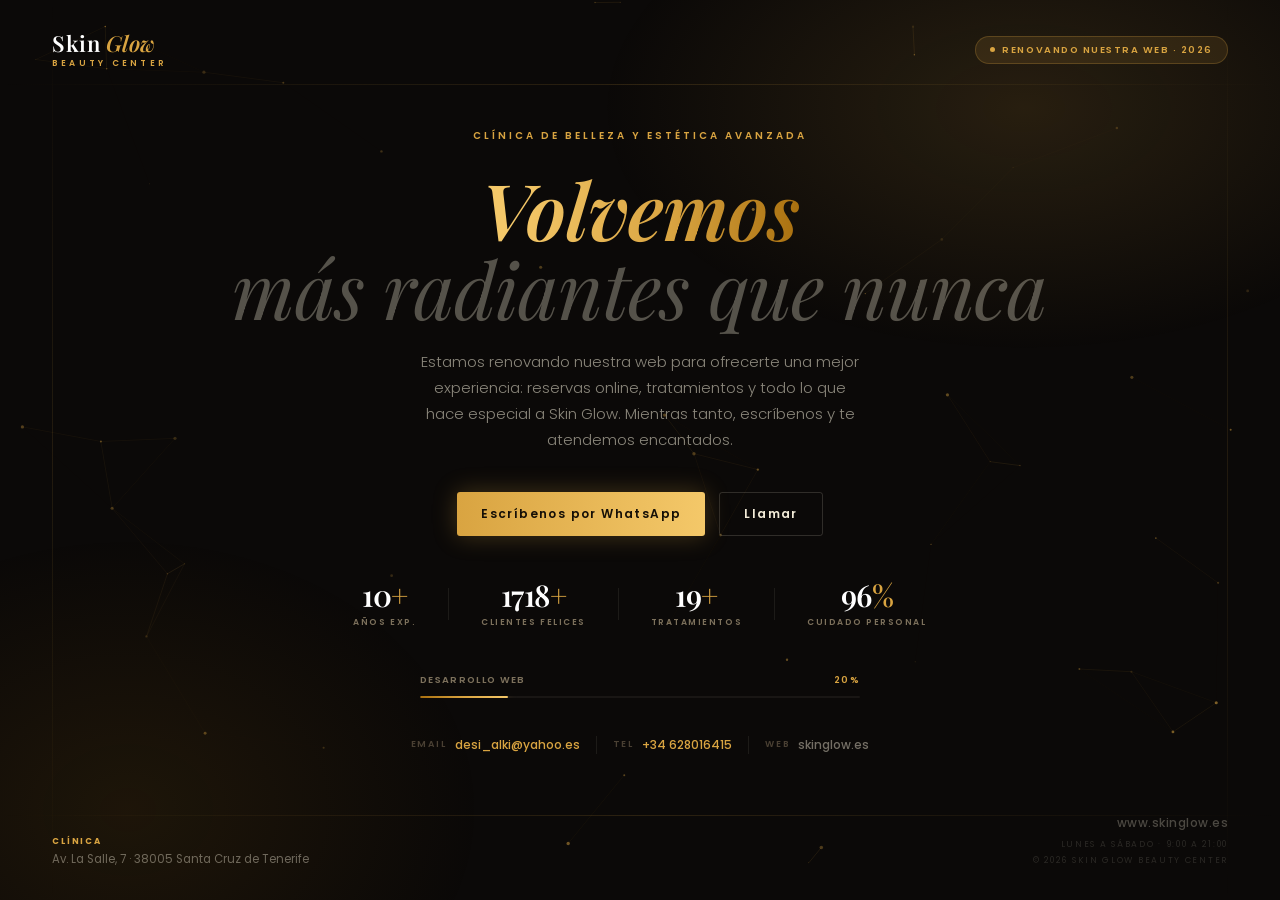
==== index.html @ 10712b98 "Add files via upload" ====
<!DOCTYPE html>
<html lang="es">
<head>
    <meta charset="UTF-8">
    <meta name="viewport" content="width=device-width, initial-scale=1.0">
    <title>Skin Glow Beauty Center — Muy pronto</title>
    <meta name="description" content="Skin Glow Beauty Center — Clínica de belleza y estética avanzada en Santa Cruz de Tenerife. Nuestra nueva web está en camino.">
    <meta property="og:title" content="Skin Glow Beauty Center">
    <meta property="og:description" content="Clínica de belleza y estética avanzada. Muy pronto, en línea.">
    <meta property="og:url" content="https://www.skinglow.es">
    <link rel="preconnect" href="https://fonts.googleapis.com">
    <link rel="preconnect" href="https://fonts.gstatic.com" crossorigin>
    <link href="https://fonts.googleapis.com/css2?family=Playfair+Display:ital,wght@0,500;0,600;1,500&family=Poppins:wght@300;400;500;600;700&display=swap" rel="stylesheet">
    <style>
        *, *::before, *::after { box-sizing: border-box; margin: 0; padding: 0; }

        :root {
            --bg: #0b0908;
            --gold: #d9a441;
            --gold-bright: #f4c869;
            --gold-dim: rgba(217,164,65,0.12);
            --gold-border: rgba(217,164,65,0.24);
            --cream: #f3ecd8;
            --muted: #7d715c;
            --muted2: #4a4033;
        }

        html, body {
            height: 100%;
            font-family: 'Poppins', sans-serif;
            background: var(--bg);
            color: var(--cream);
            -webkit-font-smoothing: antialiased;
            overflow: hidden;
        }

        canvas {
            position: fixed;
            inset: 0;
            z-index: 0;
            pointer-events: none;
        }

        .bg-glow {
            position: fixed;
            inset: 0;
            z-index: 0;
            pointer-events: none;
            background:
                radial-gradient(ellipse 55% 45% at 80% 12%, rgba(217,164,65,0.14) 0%, transparent 60%),
                radial-gradient(ellipse 50% 55% at 10% 90%, rgba(169,112,15,0.12) 0%, transparent 55%);
        }

        .page {
            position: relative;
            z-index: 10;
            height: 100vh;
            display: flex;
            flex-direction: column;
            justify-content: space-between;
            padding: 32px 52px;
        }

        .deco-line { position: fixed; pointer-events: none; z-index: 5; }
        .deco-h { left: 0; right: 0; height: 1px; background: linear-gradient(to right, transparent, rgba(217,164,65,0.16), transparent); }
        .deco-h.t { top: 84px; }
        .deco-h.b { bottom: 84px; }
        .deco-v { top: 0; bottom: 0; width: 1px; background: linear-gradient(to bottom, transparent, rgba(217,164,65,0.12), transparent); }
        .deco-v.l { left: 52px; }
        .deco-v.r { right: 52px; }

        /* ── HEADER ── */
        header {
            display: flex;
            align-items: center;
            justify-content: space-between;
            animation: fadeDown 0.7s ease both;
        }

        .logo-text { display: flex; flex-direction: column; line-height: 1; }
        .logo-main {
            font-family: 'Playfair Display', serif;
            font-size: 22px;
            font-weight: 600;
            letter-spacing: 0.5px;
            color: #fff;
        }
        .logo-main em { color: var(--gold); font-style: italic; }
        .logo-sub {
            font-size: 8.5px;
            font-weight: 600;
            letter-spacing: 0.38em;
            text-transform: uppercase;
            color: var(--gold);
            margin-top: 5px;
        }

        .status-badge {
            display: flex;
            align-items: center;
            gap: 7px;
            border: 1px solid var(--gold-border);
            border-radius: 100px;
            padding: 6px 14px;
            font-size: 9.5px;
            font-weight: 600;
            letter-spacing: 0.16em;
            text-transform: uppercase;
            color: var(--gold);
            background: var(--gold-dim);
        }
        .pulse { width: 5px; height: 5px; border-radius: 50%; background: var(--gold); animation: blink 1.8s ease infinite; }
        @keyframes blink { 0%,100%{opacity:1;transform:scale(1)} 50%{opacity:0.25;transform:scale(0.6)} }

        /* ── CENTRO ── */
        .center {
            display: flex;
            flex-direction: column;
            align-items: center;
            text-align: center;
        }

        .eyebrow {
            font-size: 10px;
            font-weight: 600;
            letter-spacing: 0.3em;
            text-transform: uppercase;
            color: var(--gold);
            margin-bottom: 26px;
            animation: fadeUp 0.7s 0.1s ease both;
        }

        .headline {
            font-family: 'Playfair Display', serif;
            font-size: clamp(40px, 6.2vw, 78px);
            font-weight: 600;
            line-height: 1.02;
            letter-spacing: -0.01em;
            margin-bottom: 20px;
            animation: fadeUp 0.7s 0.15s ease both;
        }
        .headline .g {
            font-style: italic;
            background: linear-gradient(to right, var(--gold-bright) 10%, var(--gold) 60%, #a9700f 100%);
            -webkit-background-clip: text;
            -webkit-text-fill-color: transparent;
            background-clip: text;
        }
        .headline .dim { font-weight: 400; font-style: italic; color: rgba(243,236,216,0.32); }

        .subline {
            font-size: clamp(12.5px, 1.3vw, 15px);
            font-weight: 300;
            color: rgba(243,236,216,0.55);
            max-width: 440px;
            line-height: 1.75;
            margin-bottom: 38px;
            animation: fadeUp 0.7s 0.2s ease both;
        }

        /* CTA */
        .cta-row {
            display: flex;
            gap: 14px;
            margin-bottom: 44px;
            animation: fadeUp 0.7s 0.22s ease both;
        }
        .btn {
            display: inline-flex;
            align-items: center;
            gap: 8px;
            padding: 12px 24px;
            border-radius: 3px;
            font-size: 12px;
            font-weight: 600;
            letter-spacing: 1.4px;
            text-decoration: none;
            transition: all 0.25s ease;
        }
        .btn-primary {
            background: linear-gradient(to right, var(--gold), var(--gold-bright));
            color: #150f06;
            box-shadow: 0 0 24px rgba(217,164,65,0.28);
        }
        .btn-primary:hover { box-shadow: 0 0 32px rgba(217,164,65,0.48); transform: translateY(-1px); }
        .btn-ghost {
            border: 1px solid rgba(243,236,216,0.16);
            color: var(--cream);
        }
        .btn-ghost:hover { border-color: var(--gold); background: var(--gold-dim); }

        /* COUNTERS */
        .counters {
            display: flex;
            align-items: center;
            gap: 32px;
            margin-bottom: 44px;
            animation: fadeUp 0.7s 0.25s ease both;
        }
        .cnt { text-align: center; }
        .cnt-num {
            font-family: 'Playfair Display', serif;
            font-size: 30px;
            font-weight: 600;
            letter-spacing: -0.02em;
            color: #fff;
            line-height: 1;
        }
        .cnt-num em { color: var(--gold); font-style: normal; }
        .cnt-lbl {
            font-size: 8.5px;
            font-weight: 600;
            letter-spacing: 0.18em;
            text-transform: uppercase;
            color: var(--muted);
            margin-top: 6px;
        }
        .cnt-sep { width: 1px; height: 32px; background: rgba(243,236,216,0.08); }

        /* PROGRESS */
        .progress-wrap {
            width: clamp(260px, 38vw, 440px);
            margin-bottom: 38px;
            animation: fadeUp 0.7s 0.3s ease both;
        }
        .progress-meta {
            display: flex;
            justify-content: space-between;
            font-size: 9.5px;
            font-weight: 600;
            letter-spacing: 0.14em;
            text-transform: uppercase;
            color: var(--muted);
            margin-bottom: 9px;
        }
        .progress-meta #pct { color: var(--gold); }
        .progress-track {
            width: 100%;
            height: 2px;
            background: rgba(243,236,216,0.06);
            border-radius: 100px;
            overflow: hidden;
        }
        .progress-fill {
            height: 100%;
            width: 0%;
            background: linear-gradient(to right, #a9700f, var(--gold), var(--gold-bright));
            border-radius: 100px;
            transition: width 2.6s cubic-bezier(0.25, 0.46, 0.45, 0.94);
            box-shadow: 0 0 10px rgba(217,164,65,0.55);
        }

        /* CONTACT ROW */
        .contact-row {
            display: flex;
            align-items: center;
            flex-wrap: wrap;
            justify-content: center;
            row-gap: 6px;
            animation: fadeUp 0.7s 0.35s ease both;
        }
        .citem {
            display: flex;
            align-items: center;
            gap: 8px;
            padding: 0 16px;
            border-right: 1px solid rgba(243,236,216,0.08);
        }
        .citem:last-child { border-right: none; }
        .citem-label { font-size: 9px; font-weight: 600; letter-spacing: 0.2em; text-transform: uppercase; color: var(--muted2); }
        .citem a { font-size: 12px; font-weight: 500; color: var(--gold); text-decoration: none; transition: color 0.2s; }
        .citem a:hover { color: #fff; }
        .citem span.val { font-size: 12px; font-weight: 500; color: rgba(243,236,216,0.45); }

        /* ── FOOTER ── */
        footer {
            display: flex;
            align-items: flex-end;
            justify-content: space-between;
            animation: fadeDown 0.7s 0.4s ease both;
        }

        .loc { display: flex; flex-direction: column; gap: 3px; }
        .loc-r { font-size: 8.5px; font-weight: 700; letter-spacing: 0.22em; text-transform: uppercase; color: var(--gold); }
        .loc-c { font-size: 11.5px; color: rgba(243,236,216,0.4); }

        .footer-right { text-align: right; }
        .footer-domain {
            font-size: 12px;
            font-weight: 500;
            color: rgba(243,236,216,0.28);
            letter-spacing: 0.04em;
            margin-bottom: 4px;
        }
        .footer-legal {
            font-size: 8.5px;
            letter-spacing: 0.2em;
            text-transform: uppercase;
            color: rgba(243,236,216,0.14);
            line-height: 1.9;
        }

        @keyframes fadeUp   { from{opacity:0;transform:translateY(18px)} to{opacity:1;transform:translateY(0)} }
        @keyframes fadeDown { from{opacity:0;transform:translateY(-14px)} to{opacity:1;transform:translateY(0)} }

        /* ── MOBILE ── */
        @media (max-width: 680px) {
            html, body { overflow-y: auto; }
            .page { padding: 22px; overflow-y: auto; height: auto; min-height: 100vh; }
            .deco-v, .deco-h { display: none; }
            footer { flex-direction: column; align-items: center; gap: 18px; text-align: center; }
            .footer-right { text-align: center; }
            .counters { gap: 16px; }
            .citem { padding: 0 10px; }
            .cta-row { flex-direction: column; width: 100%; }
            .btn { justify-content: center; }
        }
    </style>
</head>
<body>

<canvas id="c"></canvas>
<div class="bg-glow"></div>
<div class="deco-line deco-h t"></div>
<div class="deco-line deco-h b"></div>
<div class="deco-line deco-v l"></div>
<div class="deco-line deco-v r"></div>

<div class="page">

    <!-- HEADER -->
    <header>
        <div class="logo-text">
            <div class="logo-main">Skin <em>Glow</em></div>
            <div class="logo-sub">Beauty Center</div>
        </div>

        <div class="status-badge">
            <div class="pulse"></div>
            <span>Renovando nuestra web · 2026</span>
        </div>
    </header>

    <!-- CENTRO -->
    <div class="center">

        <div class="eyebrow">Clínica de Belleza y Estética Avanzada</div>

        <h1 class="headline">
            <span class="g">Volvemos</span><br>
            <span class="dim">más radiantes que nunca</span>
        </h1>

        <p class="subline">
            Estamos renovando nuestra web para ofrecerte una mejor experiencia:
            reservas online, tratamientos y todo lo que hace especial a Skin Glow.
            Mientras tanto, escríbenos y te atendemos encantados.
        </p>

        <div class="cta-row">
            <a class="btn btn-primary" href="https://wa.me/628016415" target="_blank" rel="noopener">Escríbenos por WhatsApp</a>
            <a class="btn btn-ghost" href="tel:+34628016415">Llamar</a>
        </div>

        <!-- COUNTERS -->
        <div class="counters">
            <div class="cnt">
                <div class="cnt-num"><span class="cnum" data-target="10">0</span><em>+</em></div>
                <div class="cnt-lbl">Años exp.</div>
            </div>
            <div class="cnt-sep"></div>
            <div class="cnt">
                <div class="cnt-num"><span class="cnum" data-target="5000">0</span><em>+</em></div>
                <div class="cnt-lbl">Clientes felices</div>
            </div>
            <div class="cnt-sep"></div>
            <div class="cnt">
                <div class="cnt-num"><span class="cnum" data-target="20">0</span><em>+</em></div>
                <div class="cnt-lbl">Tratamientos</div>
            </div>
            <div class="cnt-sep"></div>
            <div class="cnt">
                <div class="cnt-num"><span class="cnum" data-target="100">0</span><em>%</em></div>
                <div class="cnt-lbl">Cuidado personal</div>
            </div>
        </div>

        <!-- PROGRESS -->
        <div class="progress-wrap">
            <div class="progress-meta">
                <span>Desarrollo Web</span>
                <span id="pct">0%</span>
            </div>
            <div class="progress-track">
                <div class="progress-fill" id="pbar"></div>
            </div>
        </div>

        <!-- CONTACT -->
        <div class="contact-row">
            <div class="citem">
                <span class="citem-label">Email</span>
                <a href="mailto:desi_alki@yahoo.es">desi_alki@yahoo.es</a>
            </div>
            <div class="citem">
                <span class="citem-label">Tel</span>
                <a href="tel:+34628016415">+34 628016415</a>
            </div>
            <div class="citem">
                <span class="citem-label">Web</span>
                <span class="val">skinglow.es</span>
            </div>
        </div>

    </div>

    <!-- FOOTER -->
    <footer>
        <div class="loc">
            <span class="loc-r">Clínica</span>
            <span class="loc-c">Av. La Salle, 7 · 38005 Santa Cruz de Tenerife</span>
        </div>

        <div class="footer-right">
            <div class="footer-domain">www.skinglow.es</div>
            <div class="footer-legal">
                Lunes a sábado · 9:00 a 21:00<br>
                © 2026 Skin Glow Beauty Center
            </div>
        </div>
    </footer>

</div>

<script>
// ── PARTÍCULAS ──
const canvas = document.getElementById('c');
const ctx = canvas.getContext('2d');
let W, H, nodes = [];

function resize() {
    W = canvas.width  = window.innerWidth;
    H = canvas.height = window.innerHeight;
}
resize();
window.addEventListener('resize', resize);

class Node {
    constructor() { this.reset(true); }
    reset(init) {
        this.x  = Math.random() * W;
        this.y  = init ? Math.random() * H : (Math.random() > 0.5 ? -5 : H + 5);
        this.vx = (Math.random() - 0.5) * 0.24;
        this.vy = (Math.random() - 0.5) * 0.24;
        this.r  = Math.random() * 1.4 + 0.4;
        this.a  = Math.random() * 0.5 + 0.1;
    }
    update() {
        this.x += this.vx; this.y += this.vy;
        if (this.x < -10 || this.x > W + 10 || this.y < -10 || this.y > H + 10) this.reset(false);
    }
}

const COUNT = Math.min(55, Math.floor(window.innerWidth * window.innerHeight / 22000));
for (let i = 0; i < COUNT; i++) nodes.push(new Node());

function draw() {
    ctx.clearRect(0, 0, W, H);
    for (let i = 0; i < nodes.length; i++) {
        for (let j = i + 1; j < nodes.length; j++) {
            const dx = nodes[i].x - nodes[j].x;
            const dy = nodes[i].y - nodes[j].y;
            const d  = Math.sqrt(dx*dx + dy*dy);
            if (d < 130) {
                ctx.beginPath();
                ctx.moveTo(nodes[i].x, nodes[i].y);
                ctx.lineTo(nodes[j].x, nodes[j].y);
                ctx.strokeStyle = `rgba(217,164,65,${(1 - d/130) * 0.18})`;
                ctx.lineWidth = 0.7;
                ctx.stroke();
            }
        }
    }
    nodes.forEach(n => {
        n.update();
        ctx.beginPath();
        ctx.arc(n.x, n.y, n.r, 0, Math.PI*2);
        ctx.fillStyle = `rgba(217,164,65,${n.a})`;
        ctx.fill();
    });
    requestAnimationFrame(draw);
}
draw();

// ── PROGRESO ──
// Cambia este número (0-100) según el % real de avance del proyecto:
const PROGRESS = 20;

setTimeout(() => {
    document.getElementById('pbar').style.width = PROGRESS + '%';
    let cur = 0;
    const tick = () => {
        if (cur < PROGRESS) { cur++; document.getElementById('pct').textContent = cur + '%'; requestAnimationFrame(tick); }
    };
    tick();
}, 500);

// ── CONTADORES ──
function animCounters() {
    document.querySelectorAll('.cnum').forEach(el => {
        const target = +el.dataset.target;
        const dur = 1600 + target * 1.4;
        const start = performance.now();
        const run = now => {
            const p = Math.min((now - start) / dur, 1);
            el.textContent = Math.round((1 - Math.pow(1-p, 3)) * target);
            if (p < 1) requestAnimationFrame(run);
        };
        requestAnimationFrame(run);
    });
}
setTimeout(animCounters, 350);
</script>
</body>
</html>
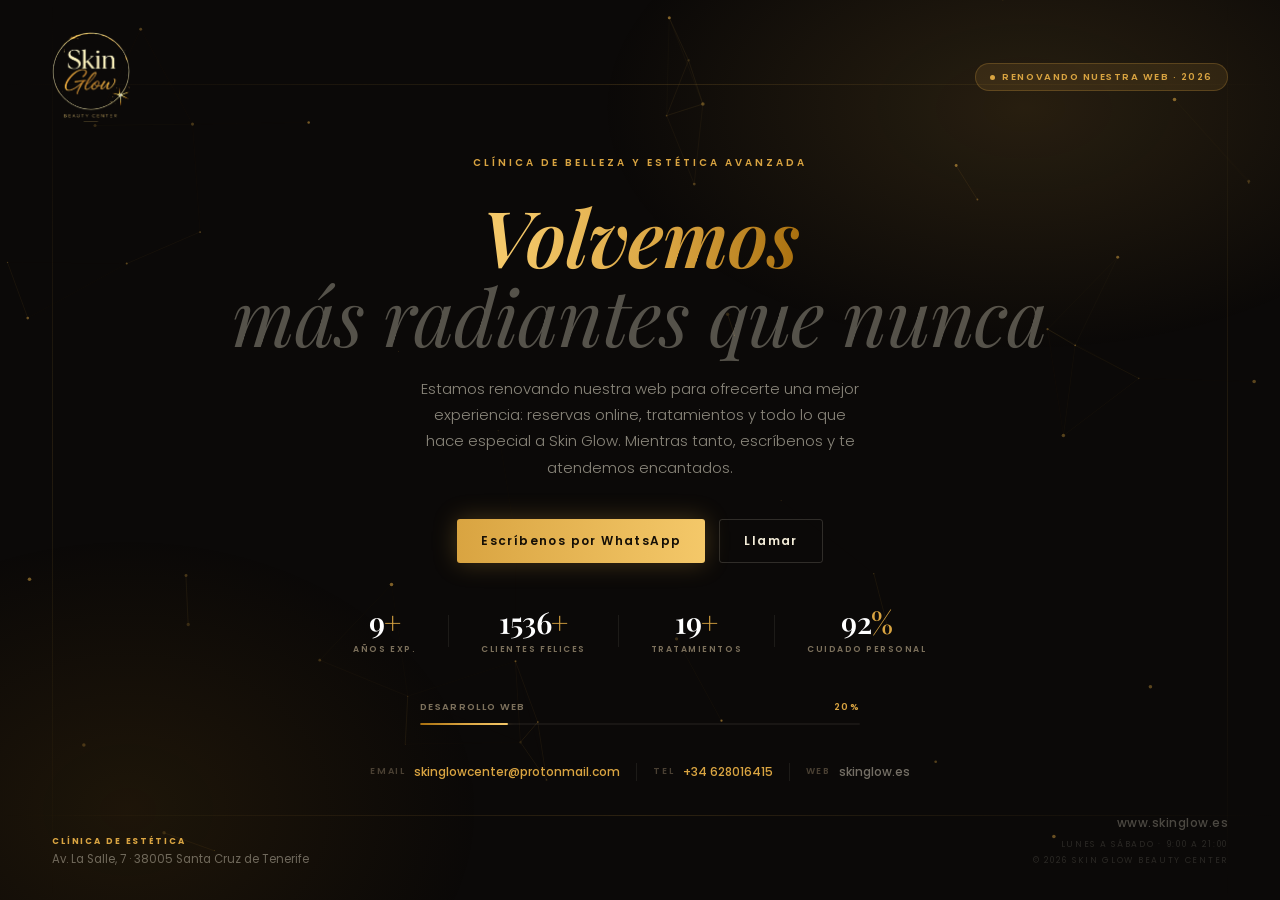
==== commit 6d5742fd: "Add files via upload" ====
--- a/index.html
+++ b/index.html
@@ -8,6 +8,8 @@
     <meta property="og:title" content="Skin Glow Beauty Center">
     <meta property="og:description" content="Clínica de belleza y estética avanzada. Muy pronto, en línea.">
     <meta property="og:url" content="https://www.skinglow.es">
+    <link rel="icon" type="image/png" href="Logo-removebg-preview.png">
+    <link rel="apple-touch-icon" href="Logo-removebg-preview.png">
     <link rel="preconnect" href="https://fonts.googleapis.com">
     <link rel="preconnect" href="https://fonts.gstatic.com" crossorigin>
     <link href="https://fonts.googleapis.com/css2?family=Playfair+Display:ital,wght@0,500;0,600;1,500&family=Poppins:wght@300;400;500;600;700&display=swap" rel="stylesheet">
@@ -78,6 +80,7 @@
         }
 
         .logo-text { display: flex; flex-direction: column; line-height: 1; }
+        .logo-img { height: 90px; width: auto; display: block; }
         .logo-main {
             font-family: 'Playfair Display', serif;
             font-size: 22px;
@@ -331,8 +334,7 @@
     <!-- HEADER -->
     <header>
         <div class="logo-text">
-            <div class="logo-main">Skin <em>Glow</em></div>
-            <div class="logo-sub">Beauty Center</div>
+            <img src="Logo-removebg-preview.png" alt="Skin Glow Beauty Center" class="logo-img">
         </div>
 
         <div class="status-badge">
@@ -400,7 +402,7 @@
         <div class="contact-row">
             <div class="citem">
                 <span class="citem-label">Email</span>
-                <a href="mailto:desi_alki@yahoo.es">desi_alki@yahoo.es</a>
+                <a href="mailto:skinglowcenter@protonmail.com">skinglowcenter@protonmail.com</a>
             </div>
             <div class="citem">
                 <span class="citem-label">Tel</span>
@@ -417,7 +419,7 @@
     <!-- FOOTER -->
     <footer>
         <div class="loc">
-            <span class="loc-r">Clínica</span>
+            <span class="loc-r">Clínica de Estética</span>
             <span class="loc-c">Av. La Salle, 7 · 38005 Santa Cruz de Tenerife</span>
         </div>
 
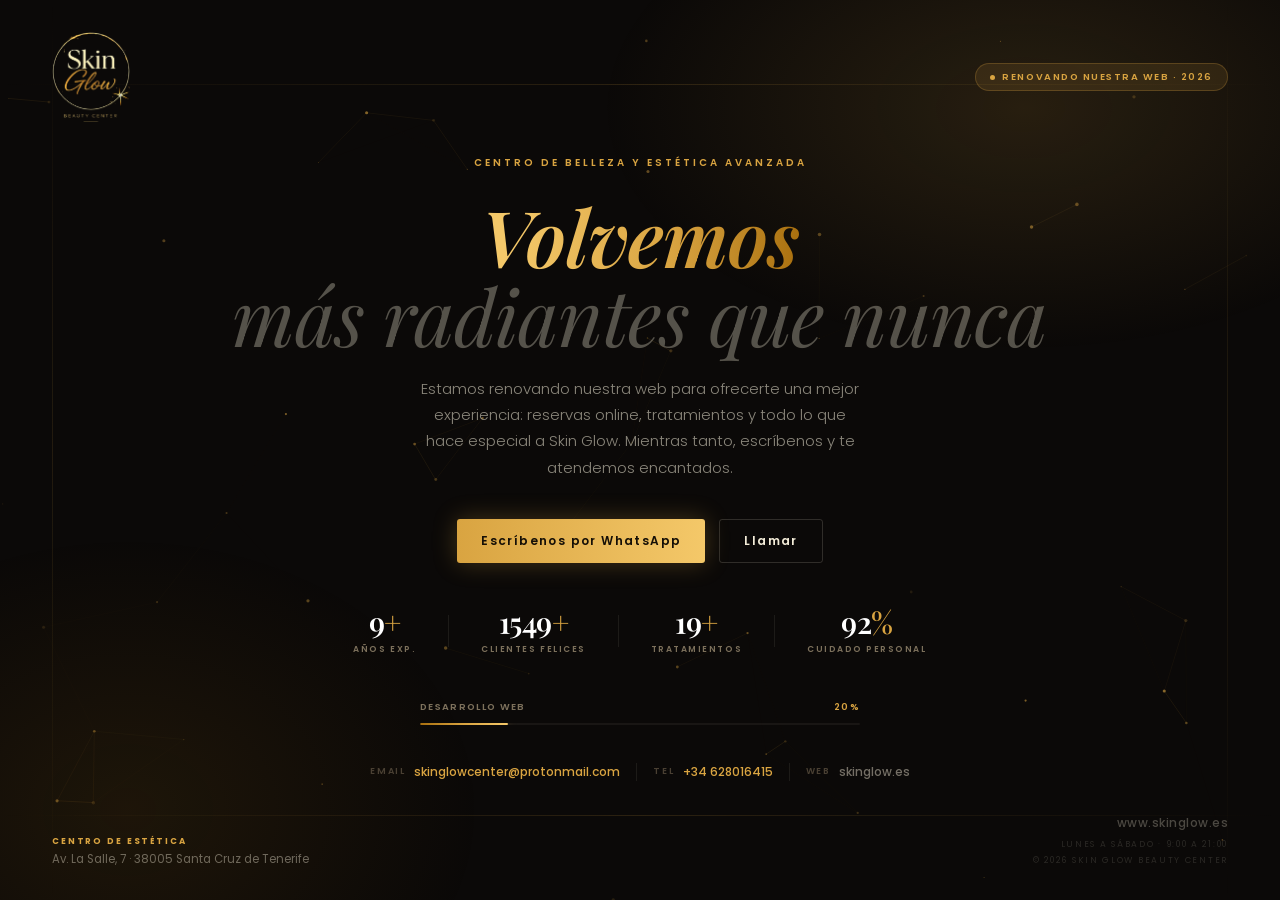
==== commit e5d67fb5: "Add files via upload" ====
--- a/index.html
+++ b/index.html
@@ -4,9 +4,9 @@
     <meta charset="UTF-8">
     <meta name="viewport" content="width=device-width, initial-scale=1.0">
     <title>Skin Glow Beauty Center — Muy pronto</title>
-    <meta name="description" content="Skin Glow Beauty Center — Clínica de belleza y estética avanzada en Santa Cruz de Tenerife. Nuestra nueva web está en camino.">
+    <meta name="description" content="Skin Glow Beauty Center — Centro de belleza y estética avanzada en Santa Cruz de Tenerife. Nuestra nueva web está en camino.">
     <meta property="og:title" content="Skin Glow Beauty Center">
-    <meta property="og:description" content="Clínica de belleza y estética avanzada. Muy pronto, en línea.">
+    <meta property="og:description" content="Centro de belleza y estética avanzada. Muy pronto, en línea.">
     <meta property="og:url" content="https://www.skinglow.es">
     <link rel="icon" type="image/png" href="Logo-removebg-preview.png">
     <link rel="apple-touch-icon" href="Logo-removebg-preview.png">
@@ -346,7 +346,7 @@
     <!-- CENTRO -->
     <div class="center">
 
-        <div class="eyebrow">Clínica de Belleza y Estética Avanzada</div>
+        <div class="eyebrow">Centro de Belleza y Estética Avanzada</div>
 
         <h1 class="headline">
             <span class="g">Volvemos</span><br>
@@ -419,7 +419,7 @@
     <!-- FOOTER -->
     <footer>
         <div class="loc">
-            <span class="loc-r">Clínica de Estética</span>
+            <span class="loc-r">Centro de Estética</span>
             <span class="loc-c">Av. La Salle, 7 · 38005 Santa Cruz de Tenerife</span>
         </div>
 
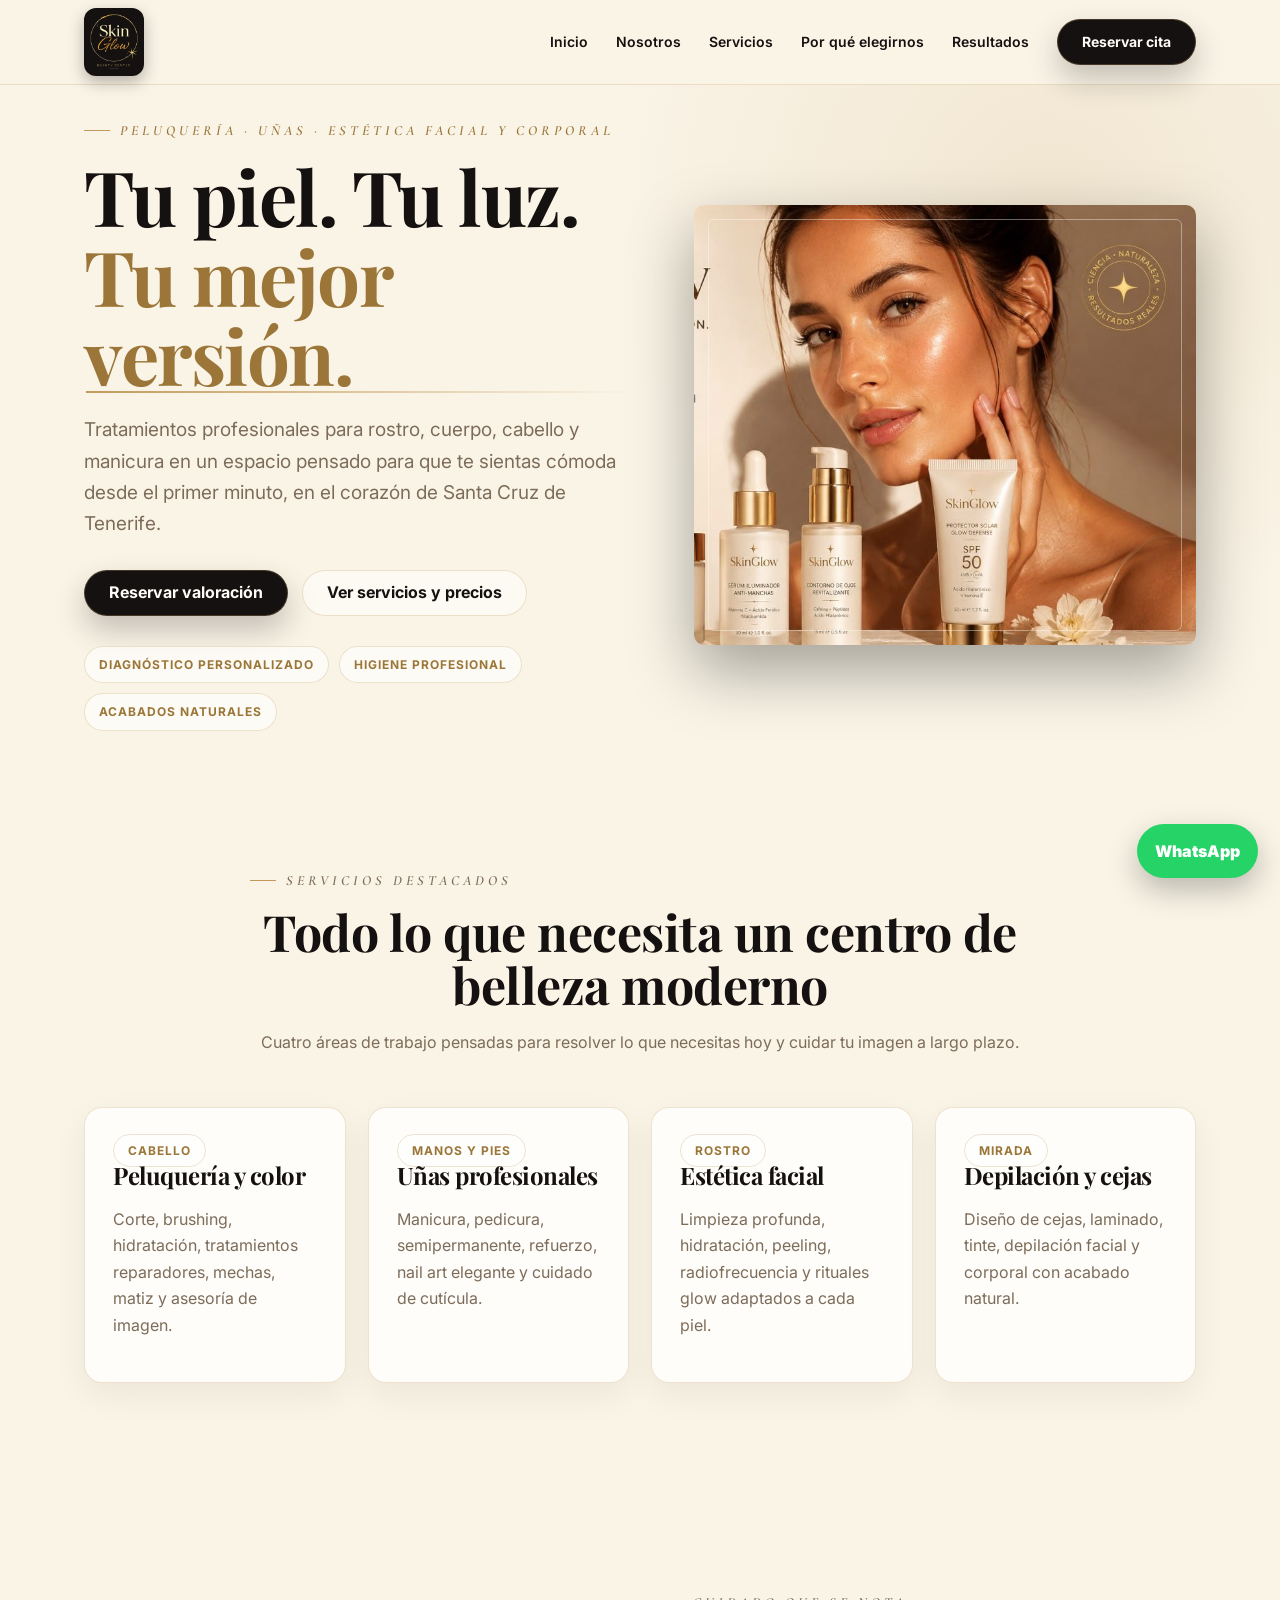
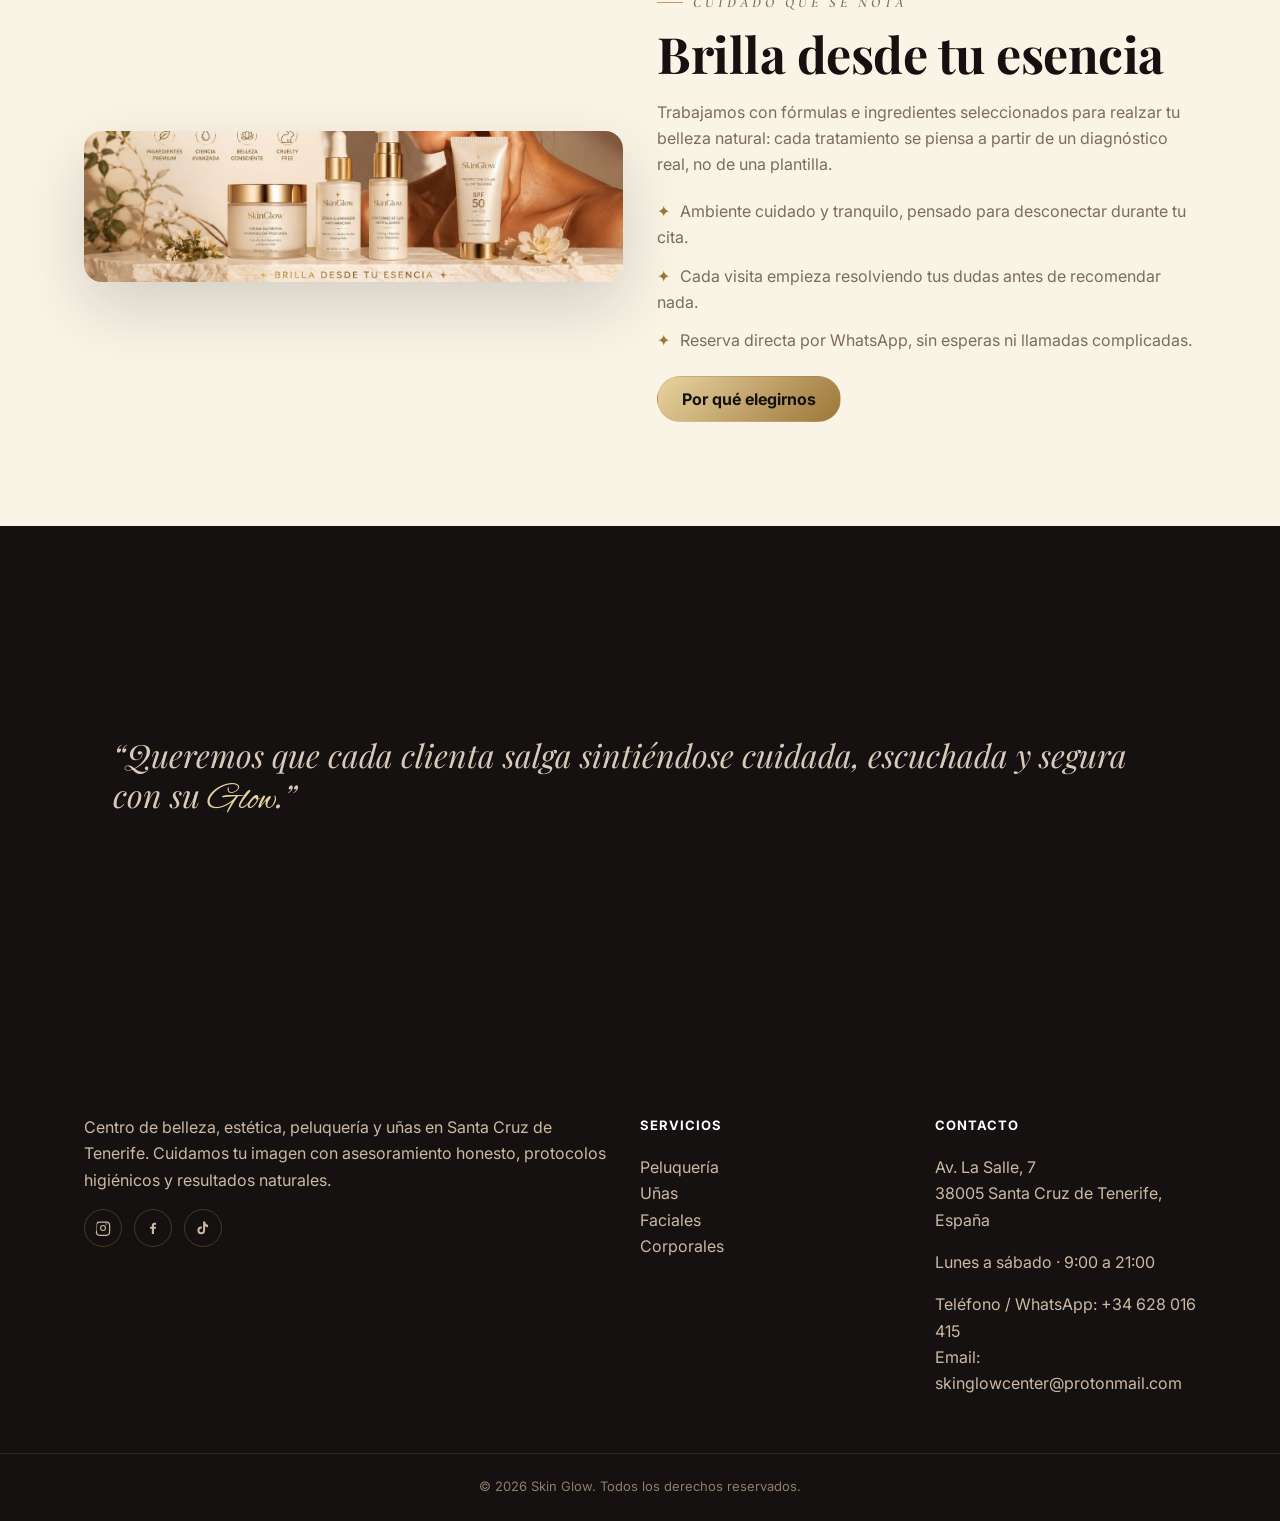
==== commit f111f157: "Add files via upload" ====
--- a/index.html
+++ b/index.html
@@ -1,527 +1,115 @@
-<!DOCTYPE html>
-<html lang="es">
-<head>
-    <meta charset="UTF-8">
-    <meta name="viewport" content="width=device-width, initial-scale=1.0">
-    <title>Skin Glow Beauty Center — Muy pronto</title>
-    <meta name="description" content="Skin Glow Beauty Center — Centro de belleza y estética avanzada en Santa Cruz de Tenerife. Nuestra nueva web está en camino.">
-    <meta property="og:title" content="Skin Glow Beauty Center">
-    <meta property="og:description" content="Centro de belleza y estética avanzada. Muy pronto, en línea.">
-    <meta property="og:url" content="https://www.skinglow.es">
-    <link rel="icon" type="image/png" href="Logo-removebg-preview.png">
-    <link rel="apple-touch-icon" href="Logo-removebg-preview.png">
-    <link rel="preconnect" href="https://fonts.googleapis.com">
-    <link rel="preconnect" href="https://fonts.gstatic.com" crossorigin>
-    <link href="https://fonts.googleapis.com/css2?family=Playfair+Display:ital,wght@0,500;0,600;1,500&family=Poppins:wght@300;400;500;600;700&display=swap" rel="stylesheet">
-    <style>
-        *, *::before, *::after { box-sizing: border-box; margin: 0; padding: 0; }
-
-        :root {
-            --bg: #0b0908;
-            --gold: #d9a441;
-            --gold-bright: #f4c869;
-            --gold-dim: rgba(217,164,65,0.12);
-            --gold-border: rgba(217,164,65,0.24);
-            --cream: #f3ecd8;
-            --muted: #7d715c;
-            --muted2: #4a4033;
-        }
-
-        html, body {
-            height: 100%;
-            font-family: 'Poppins', sans-serif;
-            background: var(--bg);
-            color: var(--cream);
-            -webkit-font-smoothing: antialiased;
-            overflow: hidden;
-        }
-
-        canvas {
-            position: fixed;
-            inset: 0;
-            z-index: 0;
-            pointer-events: none;
-        }
-
-        .bg-glow {
-            position: fixed;
-            inset: 0;
-            z-index: 0;
-            pointer-events: none;
-            background:
-                radial-gradient(ellipse 55% 45% at 80% 12%, rgba(217,164,65,0.14) 0%, transparent 60%),
-                radial-gradient(ellipse 50% 55% at 10% 90%, rgba(169,112,15,0.12) 0%, transparent 55%);
-        }
-
-        .page {
-            position: relative;
-            z-index: 10;
-            height: 100vh;
-            display: flex;
-            flex-direction: column;
-            justify-content: space-between;
-            padding: 32px 52px;
-        }
-
-        .deco-line { position: fixed; pointer-events: none; z-index: 5; }
-        .deco-h { left: 0; right: 0; height: 1px; background: linear-gradient(to right, transparent, rgba(217,164,65,0.16), transparent); }
-        .deco-h.t { top: 84px; }
-        .deco-h.b { bottom: 84px; }
-        .deco-v { top: 0; bottom: 0; width: 1px; background: linear-gradient(to bottom, transparent, rgba(217,164,65,0.12), transparent); }
-        .deco-v.l { left: 52px; }
-        .deco-v.r { right: 52px; }
-
-        /* ── HEADER ── */
-        header {
-            display: flex;
-            align-items: center;
-            justify-content: space-between;
-            animation: fadeDown 0.7s ease both;
-        }
-
-        .logo-text { display: flex; flex-direction: column; line-height: 1; }
-        .logo-img { height: 90px; width: auto; display: block; }
-        .logo-main {
-            font-family: 'Playfair Display', serif;
-            font-size: 22px;
-            font-weight: 600;
-            letter-spacing: 0.5px;
-            color: #fff;
-        }
-        .logo-main em { color: var(--gold); font-style: italic; }
-        .logo-sub {
-            font-size: 8.5px;
-            font-weight: 600;
-            letter-spacing: 0.38em;
-            text-transform: uppercase;
-            color: var(--gold);
-            margin-top: 5px;
-        }
-
-        .status-badge {
-            display: flex;
-            align-items: center;
-            gap: 7px;
-            border: 1px solid var(--gold-border);
-            border-radius: 100px;
-            padding: 6px 14px;
-            font-size: 9.5px;
-            font-weight: 600;
-            letter-spacing: 0.16em;
-            text-transform: uppercase;
-            color: var(--gold);
-            background: var(--gold-dim);
-        }
-        .pulse { width: 5px; height: 5px; border-radius: 50%; background: var(--gold); animation: blink 1.8s ease infinite; }
-        @keyframes blink { 0%,100%{opacity:1;transform:scale(1)} 50%{opacity:0.25;transform:scale(0.6)} }
-
-        /* ── CENTRO ── */
-        .center {
-            display: flex;
-            flex-direction: column;
-            align-items: center;
-            text-align: center;
-        }
-
-        .eyebrow {
-            font-size: 10px;
-            font-weight: 600;
-            letter-spacing: 0.3em;
-            text-transform: uppercase;
-            color: var(--gold);
-            margin-bottom: 26px;
-            animation: fadeUp 0.7s 0.1s ease both;
-        }
-
-        .headline {
-            font-family: 'Playfair Display', serif;
-            font-size: clamp(40px, 6.2vw, 78px);
-            font-weight: 600;
-            line-height: 1.02;
-            letter-spacing: -0.01em;
-            margin-bottom: 20px;
-            animation: fadeUp 0.7s 0.15s ease both;
-        }
-        .headline .g {
-            font-style: italic;
-            background: linear-gradient(to right, var(--gold-bright) 10%, var(--gold) 60%, #a9700f 100%);
-            -webkit-background-clip: text;
-            -webkit-text-fill-color: transparent;
-            background-clip: text;
-        }
-        .headline .dim { font-weight: 400; font-style: italic; color: rgba(243,236,216,0.32); }
-
-        .subline {
-            font-size: clamp(12.5px, 1.3vw, 15px);
-            font-weight: 300;
-            color: rgba(243,236,216,0.55);
-            max-width: 440px;
-            line-height: 1.75;
-            margin-bottom: 38px;
-            animation: fadeUp 0.7s 0.2s ease both;
-        }
-
-        /* CTA */
-        .cta-row {
-            display: flex;
-            gap: 14px;
-            margin-bottom: 44px;
-            animation: fadeUp 0.7s 0.22s ease both;
-        }
-        .btn {
-            display: inline-flex;
-            align-items: center;
-            gap: 8px;
-            padding: 12px 24px;
-            border-radius: 3px;
-            font-size: 12px;
-            font-weight: 600;
-            letter-spacing: 1.4px;
-            text-decoration: none;
-            transition: all 0.25s ease;
-        }
-        .btn-primary {
-            background: linear-gradient(to right, var(--gold), var(--gold-bright));
-            color: #150f06;
-            box-shadow: 0 0 24px rgba(217,164,65,0.28);
-        }
-        .btn-primary:hover { box-shadow: 0 0 32px rgba(217,164,65,0.48); transform: translateY(-1px); }
-        .btn-ghost {
-            border: 1px solid rgba(243,236,216,0.16);
-            color: var(--cream);
-        }
-        .btn-ghost:hover { border-color: var(--gold); background: var(--gold-dim); }
-
-        /* COUNTERS */
-        .counters {
-            display: flex;
-            align-items: center;
-            gap: 32px;
-            margin-bottom: 44px;
-            animation: fadeUp 0.7s 0.25s ease both;
-        }
-        .cnt { text-align: center; }
-        .cnt-num {
-            font-family: 'Playfair Display', serif;
-            font-size: 30px;
-            font-weight: 600;
-            letter-spacing: -0.02em;
-            color: #fff;
-            line-height: 1;
-        }
-        .cnt-num em { color: var(--gold); font-style: normal; }
-        .cnt-lbl {
-            font-size: 8.5px;
-            font-weight: 600;
-            letter-spacing: 0.18em;
-            text-transform: uppercase;
-            color: var(--muted);
-            margin-top: 6px;
-        }
-        .cnt-sep { width: 1px; height: 32px; background: rgba(243,236,216,0.08); }
-
-        /* PROGRESS */
-        .progress-wrap {
-            width: clamp(260px, 38vw, 440px);
-            margin-bottom: 38px;
-            animation: fadeUp 0.7s 0.3s ease both;
-        }
-        .progress-meta {
-            display: flex;
-            justify-content: space-between;
-            font-size: 9.5px;
-            font-weight: 600;
-            letter-spacing: 0.14em;
-            text-transform: uppercase;
-            color: var(--muted);
-            margin-bottom: 9px;
-        }
-        .progress-meta #pct { color: var(--gold); }
-        .progress-track {
-            width: 100%;
-            height: 2px;
-            background: rgba(243,236,216,0.06);
-            border-radius: 100px;
-            overflow: hidden;
-        }
-        .progress-fill {
-            height: 100%;
-            width: 0%;
-            background: linear-gradient(to right, #a9700f, var(--gold), var(--gold-bright));
-            border-radius: 100px;
-            transition: width 2.6s cubic-bezier(0.25, 0.46, 0.45, 0.94);
-            box-shadow: 0 0 10px rgba(217,164,65,0.55);
-        }
-
-        /* CONTACT ROW */
-        .contact-row {
-            display: flex;
-            align-items: center;
-            flex-wrap: wrap;
-            justify-content: center;
-            row-gap: 6px;
-            animation: fadeUp 0.7s 0.35s ease both;
-        }
-        .citem {
-            display: flex;
-            align-items: center;
-            gap: 8px;
-            padding: 0 16px;
-            border-right: 1px solid rgba(243,236,216,0.08);
-        }
-        .citem:last-child { border-right: none; }
-        .citem-label { font-size: 9px; font-weight: 600; letter-spacing: 0.2em; text-transform: uppercase; color: var(--muted2); }
-        .citem a { font-size: 12px; font-weight: 500; color: var(--gold); text-decoration: none; transition: color 0.2s; }
-        .citem a:hover { color: #fff; }
-        .citem span.val { font-size: 12px; font-weight: 500; color: rgba(243,236,216,0.45); }
-
-        /* ── FOOTER ── */
-        footer {
-            display: flex;
-            align-items: flex-end;
-            justify-content: space-between;
-            animation: fadeDown 0.7s 0.4s ease both;
-        }
-
-        .loc { display: flex; flex-direction: column; gap: 3px; }
-        .loc-r { font-size: 8.5px; font-weight: 700; letter-spacing: 0.22em; text-transform: uppercase; color: var(--gold); }
-        .loc-c { font-size: 11.5px; color: rgba(243,236,216,0.4); }
-
-        .footer-right { text-align: right; }
-        .footer-domain {
-            font-size: 12px;
-            font-weight: 500;
-            color: rgba(243,236,216,0.28);
-            letter-spacing: 0.04em;
-            margin-bottom: 4px;
-        }
-        .footer-legal {
-            font-size: 8.5px;
-            letter-spacing: 0.2em;
-            text-transform: uppercase;
-            color: rgba(243,236,216,0.14);
-            line-height: 1.9;
-        }
-
-        @keyframes fadeUp   { from{opacity:0;transform:translateY(18px)} to{opacity:1;transform:translateY(0)} }
-        @keyframes fadeDown { from{opacity:0;transform:translateY(-14px)} to{opacity:1;transform:translateY(0)} }
-
-        /* ── MOBILE ── */
-        @media (max-width: 680px) {
-            html, body { overflow-y: auto; }
-            .page { padding: 22px; overflow-y: auto; height: auto; min-height: 100vh; }
-            .deco-v, .deco-h { display: none; }
-            footer { flex-direction: column; align-items: center; gap: 18px; text-align: center; }
-            .footer-right { text-align: center; }
-            .counters { gap: 16px; }
-            .citem { padding: 0 10px; }
-            .cta-row { flex-direction: column; width: 100%; }
-            .btn { justify-content: center; }
-        }
-    </style>
-</head>
-<body>
-
-<canvas id="c"></canvas>
-<div class="bg-glow"></div>
-<div class="deco-line deco-h t"></div>
-<div class="deco-line deco-h b"></div>
-<div class="deco-line deco-v l"></div>
-<div class="deco-line deco-v r"></div>
-
-<div class="page">
-
-    <!-- HEADER -->
-    <header>
-        <div class="logo-text">
-            <img src="Logo-removebg-preview.png" alt="Skin Glow Beauty Center" class="logo-img">
-        </div>
-
-        <div class="status-badge">
-            <div class="pulse"></div>
-            <span>Renovando nuestra web · 2026</span>
-        </div>
-    </header>
-
-    <!-- CENTRO -->
-    <div class="center">
-
-        <div class="eyebrow">Centro de Belleza y Estética Avanzada</div>
-
-        <h1 class="headline">
-            <span class="g">Volvemos</span><br>
-            <span class="dim">más radiantes que nunca</span>
-        </h1>
-
-        <p class="subline">
-            Estamos renovando nuestra web para ofrecerte una mejor experiencia:
-            reservas online, tratamientos y todo lo que hace especial a Skin Glow.
-            Mientras tanto, escríbenos y te atendemos encantados.
-        </p>
-
-        <div class="cta-row">
-            <a class="btn btn-primary" href="https://wa.me/628016415" target="_blank" rel="noopener">Escríbenos por WhatsApp</a>
-            <a class="btn btn-ghost" href="tel:+34628016415">Llamar</a>
-        </div>
-
-        <!-- COUNTERS -->
-        <div class="counters">
-            <div class="cnt">
-                <div class="cnt-num"><span class="cnum" data-target="10">0</span><em>+</em></div>
-                <div class="cnt-lbl">Años exp.</div>
-            </div>
-            <div class="cnt-sep"></div>
-            <div class="cnt">
-                <div class="cnt-num"><span class="cnum" data-target="5000">0</span><em>+</em></div>
-                <div class="cnt-lbl">Clientes felices</div>
-            </div>
-            <div class="cnt-sep"></div>
-            <div class="cnt">
-                <div class="cnt-num"><span class="cnum" data-target="20">0</span><em>+</em></div>
-                <div class="cnt-lbl">Tratamientos</div>
-            </div>
-            <div class="cnt-sep"></div>
-            <div class="cnt">
-                <div class="cnt-num"><span class="cnum" data-target="100">0</span><em>%</em></div>
-                <div class="cnt-lbl">Cuidado personal</div>
-            </div>
-        </div>
-
-        <!-- PROGRESS -->
-        <div class="progress-wrap">
-            <div class="progress-meta">
-                <span>Desarrollo Web</span>
-                <span id="pct">0%</span>
-            </div>
-            <div class="progress-track">
-                <div class="progress-fill" id="pbar"></div>
-            </div>
-        </div>
-
-        <!-- CONTACT -->
-        <div class="contact-row">
-            <div class="citem">
-                <span class="citem-label">Email</span>
-                <a href="mailto:skinglowcenter@protonmail.com">skinglowcenter@protonmail.com</a>
-            </div>
-            <div class="citem">
-                <span class="citem-label">Tel</span>
-                <a href="tel:+34628016415">+34 628016415</a>
-            </div>
-            <div class="citem">
-                <span class="citem-label">Web</span>
-                <span class="val">skinglow.es</span>
-            </div>
-        </div>
-
-    </div>
-
-    <!-- FOOTER -->
-    <footer>
-        <div class="loc">
-            <span class="loc-r">Centro de Estética</span>
-            <span class="loc-c">Av. La Salle, 7 · 38005 Santa Cruz de Tenerife</span>
-        </div>
-
-        <div class="footer-right">
-            <div class="footer-domain">www.skinglow.es</div>
-            <div class="footer-legal">
-                Lunes a sábado · 9:00 a 21:00<br>
-                © 2026 Skin Glow Beauty Center
-            </div>
-        </div>
-    </footer>
-
-</div>
-
-<script>
-// ── PARTÍCULAS ──
-const canvas = document.getElementById('c');
-const ctx = canvas.getContext('2d');
-let W, H, nodes = [];
-
-function resize() {
-    W = canvas.width  = window.innerWidth;
-    H = canvas.height = window.innerHeight;
-}
-resize();
-window.addEventListener('resize', resize);
-
-class Node {
-    constructor() { this.reset(true); }
-    reset(init) {
-        this.x  = Math.random() * W;
-        this.y  = init ? Math.random() * H : (Math.random() > 0.5 ? -5 : H + 5);
-        this.vx = (Math.random() - 0.5) * 0.24;
-        this.vy = (Math.random() - 0.5) * 0.24;
-        this.r  = Math.random() * 1.4 + 0.4;
-        this.a  = Math.random() * 0.5 + 0.1;
-    }
-    update() {
-        this.x += this.vx; this.y += this.vy;
-        if (this.x < -10 || this.x > W + 10 || this.y < -10 || this.y > H + 10) this.reset(false);
-    }
-}
-
-const COUNT = Math.min(55, Math.floor(window.innerWidth * window.innerHeight / 22000));
-for (let i = 0; i < COUNT; i++) nodes.push(new Node());
-
-function draw() {
-    ctx.clearRect(0, 0, W, H);
-    for (let i = 0; i < nodes.length; i++) {
-        for (let j = i + 1; j < nodes.length; j++) {
-            const dx = nodes[i].x - nodes[j].x;
-            const dy = nodes[i].y - nodes[j].y;
-            const d  = Math.sqrt(dx*dx + dy*dy);
-            if (d < 130) {
-                ctx.beginPath();
-                ctx.moveTo(nodes[i].x, nodes[i].y);
-                ctx.lineTo(nodes[j].x, nodes[j].y);
-                ctx.strokeStyle = `rgba(217,164,65,${(1 - d/130) * 0.18})`;
-                ctx.lineWidth = 0.7;
-                ctx.stroke();
-            }
-        }
-    }
-    nodes.forEach(n => {
-        n.update();
-        ctx.beginPath();
-        ctx.arc(n.x, n.y, n.r, 0, Math.PI*2);
-        ctx.fillStyle = `rgba(217,164,65,${n.a})`;
-        ctx.fill();
-    });
-    requestAnimationFrame(draw);
-}
-draw();
-
-// ── PROGRESO ──
-// Cambia este número (0-100) según el % real de avance del proyecto:
-const PROGRESS = 20;
-
-setTimeout(() => {
-    document.getElementById('pbar').style.width = PROGRESS + '%';
-    let cur = 0;
-    const tick = () => {
-        if (cur < PROGRESS) { cur++; document.getElementById('pct').textContent = cur + '%'; requestAnimationFrame(tick); }
-    };
-    tick();
-}, 500);
-
-// ── CONTADORES ──
-function animCounters() {
-    document.querySelectorAll('.cnum').forEach(el => {
-        const target = +el.dataset.target;
-        const dur = 1600 + target * 1.4;
-        const start = performance.now();
-        const run = now => {
-            const p = Math.min((now - start) / dur, 1);
-            el.textContent = Math.round((1 - Math.pow(1-p, 3)) * target);
-            if (p < 1) requestAnimationFrame(run);
-        };
-        requestAnimationFrame(run);
-    });
-}
-setTimeout(animCounters, 350);
-</script>
-</body>
-</html>+<!DOCTYPE html>
+<html lang="es">
+<head>
+<meta charset="UTF-8">
+<meta name="viewport" content="width=device-width, initial-scale=1.0">
+<title>Skin Glow · Estética Avanzada &amp; Peluquería en Santa Cruz de Tenerife</title>
+<meta name="description" content="Skin Glow, centro de belleza en Santa Cruz de Tenerife: peluquería, uñas, estética facial y corporal con diagnóstico personalizado y acabados naturales.">
+<meta name="robots" content="index, follow">
+<meta name="author" content="Skin Glow">
+<meta property="og:type" content="website">
+<meta property="og:title" content="Skin Glow · Estética Avanzada & Peluquería en Santa Cruz de Tenerife">
+<meta property="og:description" content="Peluquería, uñas, estética facial y corporal en Santa Cruz de Tenerife. Reserva tu cita por WhatsApp.">
+<meta property="og:locale" content="es_ES">
+<link rel="canonical" href="./">
+<link rel="icon" href="assets/logo.png">
+<link rel="preconnect" href="https://fonts.googleapis.com">
+<link rel="preconnect" href="https://fonts.gstatic.com" crossorigin>
+<link rel="stylesheet" href="style.css">
+<script type="application/ld+json">{"@context":"https://schema.org","@type":"BeautySalon","name":"Skin Glow","address":{"@type":"PostalAddress","streetAddress":"Av. La Salle, 7","postalCode":"38005","addressLocality":"Santa Cruz de Tenerife","addressCountry":"ES"},"telephone":"+34 628 016 415","priceRange":"€€","openingHours":"Mo-Sa 09:00-21:00","sameAs":["https://instagram.com/skinglow.tf","https://facebook.com/skinglow.tf"],"description":"Centro de belleza, estética, peluquería y uñas en Santa Cruz de Tenerife."}</script>
+</head>
+<body>
+<header class="site-header">
+<div class="container header-inner">
+<a class="logo" href="index.html"><span class="logo-mark" role="img" aria-label="Skin Glow Beauty Center"></span></a>
+<button class="nav-toggle" id="nav-toggle" aria-label="Abrir menú" aria-expanded="false"><span></span><span></span><span></span></button>
+<nav class="nav-links" id="nav-links">
+<a href="index.html">Inicio</a>
+<a href="nosotros.html">Nosotros</a>
+<a href="servicios.html">Servicios</a>
+<a href="por-que-nosotros.html">Por qué elegirnos</a>
+<a href="resultados.html">Resultados</a>
+<a href="contacto.html" class="nav-cta">Reservar cita</a>
+</nav>
+</div>
+</header>
+<main>
+
+<section class="hero">
+<div class="container hero-grid">
+<div class="reveal">
+<p class="eyebrow">Peluquería · Uñas · Estética facial y corporal</p>
+<h1>Tu piel. Tu luz.<br><span class="accent-line">Tu mejor versión.</span></h1>
+<p class="lead">Tratamientos profesionales para rostro, cuerpo, cabello y manicura en un espacio pensado para que te sientas cómoda desde el primer minuto, en el corazón de Santa Cruz de Tenerife.</p>
+<div class="actions">
+<a class="btn primary" href="contacto.html">Reservar valoración</a>
+<a class="btn ghost" href="servicios.html">Ver servicios y precios</a>
+</div>
+<div class="trust"><span>Diagnóstico personalizado</span><span>Higiene profesional</span><span>Acabados naturales</span></div>
+</div>
+<div class="reveal">
+<div class="hero-media"><img src="assets/hero.jpg" alt="Línea de productos Skin Glow: crema nutritiva, sérum iluminador y protector solar" loading="lazy"></div>
+</div>
+</div>
+</section>
+
+<section class="section">
+<div class="container">
+<div class="section-head reveal">
+<p class="eyebrow">Servicios destacados</p>
+<h2>Todo lo que necesita un centro de belleza moderno</h2>
+<p>Cuatro áreas de trabajo pensadas para resolver lo que necesitas hoy y cuidar tu imagen a largo plazo.</p>
+</div>
+<div class="cards">
+<article class="card reveal"><span class="tag">Cabello</span><h3>Peluquería y color</h3><p>Corte, brushing, hidratación, tratamientos reparadores, mechas, matiz y asesoría de imagen.</p></article>
+<article class="card reveal"><span class="tag">Manos y pies</span><h3>Uñas profesionales</h3><p>Manicura, pedicura, semipermanente, refuerzo, nail art elegante y cuidado de cutícula.</p></article>
+<article class="card reveal"><span class="tag">Rostro</span><h3>Estética facial</h3><p>Limpieza profunda, hidratación, peeling, radiofrecuencia y rituales glow adaptados a cada piel.</p></article>
+<article class="card reveal"><span class="tag">Mirada</span><h3>Depilación y cejas</h3><p>Diseño de cejas, laminado, tinte, depilación facial y corporal con acabado natural.</p></article>
+</div>
+</div>
+</section>
+
+<section class="section split-sec">
+<div class="container split">
+<div class="brand-panel reveal"><img src="assets/panel.jpg" alt="Línea de productos Skin Glow: crema nutritiva, sérum iluminador, contorno de ojos y protector solar" loading="lazy"></div>
+<div class="panel reveal" style="box-shadow:none;border:none;background:transparent;padding:0">
+<p class="eyebrow">Cuidado que se nota</p>
+<h2>Brilla desde tu esencia</h2>
+<p>Trabajamos con fórmulas e ingredientes seleccionados para realzar tu belleza natural: cada tratamiento se piensa a partir de un diagnóstico real, no de una plantilla.</p>
+<ul class="ticks">
+<li>Ambiente cuidado y tranquilo, pensado para desconectar durante tu cita.</li>
+<li>Cada visita empieza resolviendo tus dudas antes de recomendar nada.</li>
+<li>Reserva directa por WhatsApp, sin esperas ni llamadas complicadas.</li>
+</ul>
+<a class="btn gold" href="por-que-nosotros.html" style="margin-top:10px">Por qué elegirnos</a>
+</div>
+</div>
+</section>
+
+<section class="section dark">
+<div class="container">
+<div class="quote reveal"><p>“Queremos que cada clienta salga sintiéndose cuidada, escuchada y segura con su <em>Glow</em>.”</p></div>
+</div>
+</section>
+
+</main>
+<footer class="footer">
+<div class="container footer-grid">
+<div>
+<a class="logo footer-logo" href="index.html"><span class="logo-mark footer-mark" role="img" aria-label="Skin Glow Beauty Center"></span></a>
+<p>Centro de belleza, estética, peluquería y uñas en Santa Cruz de Tenerife. Cuidamos tu imagen con asesoramiento honesto, protocolos higiénicos y resultados naturales.</p>
+<div class="social-row">
+<a href="https://instagram.com/skinglow.tf" aria-label="Instagram"><svg viewBox="0 0 24 24" width="18" height="18" fill="currentColor"><path d="M12 2.2c3.2 0 3.6 0 4.9.07 1.2.06 2 .25 2.5.42a5 5 0 0 1 1.8 1.17 5 5 0 0 1 1.17 1.8c.17.5.36 1.3.42 2.5.06 1.3.07 1.7.07 4.9s0 3.6-.07 4.9c-.06 1.2-.25 2-.42 2.5a5 5 0 0 1-1.17 1.8 5 5 0 0 1-1.8 1.17c-.5.17-1.3.36-2.5.42-1.3.06-1.7.07-4.9.07s-3.6 0-4.9-.07c-1.2-.06-2-.25-2.5-.42a5 5 0 0 1-1.8-1.17 5 5 0 0 1-1.17-1.8c-.17-.5-.36-1.3-.42-2.5C2.2 15.6 2.2 15.2 2.2 12s0-3.6.07-4.9c.06-1.2.25-2 .42-2.5a5 5 0 0 1 1.17-1.8A5 5 0 0 1 5.66 2.7c.5-.17 1.3-.36 2.5-.42C9.4 2.2 9.8 2.2 12 2.2zm0 1.8c-3.14 0-3.51 0-4.75.07-1.02.05-1.57.22-1.94.36a3.2 3.2 0 0 0-1.16.75c-.35.35-.57.7-.75 1.16-.14.37-.31.92-.36 1.94C3 9.5 3 9.86 3 13s0 3.51.07 4.75c.05 1.02.22 1.57.36 1.94.18.46.4.81.75 1.16.35.35.7.57 1.16.75.37.14.92.31 1.94.36 1.24.06 1.6.07 4.75.07s3.51 0 4.75-.07c1.02-.05 1.57-.22 1.94-.36a3.2 3.2 0 0 0 1.16-.75c.35-.35.57-.7.75-1.16.14-.37.31-.92.36-1.94.06-1.24.07-1.6.07-4.75s0-3.51-.07-4.75c-.05-1.02-.22-1.57-.36-1.94a3.2 3.2 0 0 0-.75-1.16 3.2 3.2 0 0 0-1.16-.75c-.37-.14-.92-.31-1.94-.36C15.51 4 15.14 4 12 4z"/><path d="M12 7.5a4.5 4.5 0 1 0 0 9 4.5 4.5 0 0 0 0-9zm0 7.4a2.9 2.9 0 1 1 0-5.8 2.9 2.9 0 0 1 0 5.8zM17.9 6.1a1.05 1.05 0 1 1-2.1 0 1.05 1.05 0 0 1 2.1 0z"/></svg></a>
+<a href="https://facebook.com/skinglow.tf" aria-label="Facebook"><svg viewBox="0 0 24 24" width="18" height="18" fill="currentColor"><path d="M13.5 21v-7.7h2.6l.4-3h-3v-1.9c0-.87.24-1.46 1.5-1.46h1.6V4.3c-.28-.04-1.24-.12-2.36-.12-2.34 0-3.94 1.43-3.94 4.04v2.08H7.7v3h2.6V21h3.2z"/></svg></a>
+<a href="https://tiktok.com/@skinglow.tf" aria-label="TikTok"><svg viewBox="0 0 24 24" width="18" height="18" fill="currentColor"><path d="M16.6 5.82c-.9-.98-1.4-2.24-1.4-3.57h-3.03v13.4c0 1.53-1.24 2.77-2.77 2.77a2.77 2.77 0 0 1-2.77-2.77 2.77 2.77 0 0 1 2.77-2.77c.28 0 .55.04.8.12V9.7a5.8 5.8 0 0 0-.8-.06A5.8 5.8 0 0 0 3.6 15.45a5.8 5.8 0 0 0 5.8 5.8 5.8 5.8 0 0 0 5.8-5.8V9.3a7.6 7.6 0 0 0 4.4 1.4V7.66a4.55 4.55 0 0 1-2.99-1.85z"/></svg></a>
+</div>
+</div>
+<div><h4>Servicios</h4><a href="servicios.html#peluqueria">Peluquería</a><a href="servicios.html#unas">Uñas</a><a href="servicios.html#facial">Faciales</a><a href="servicios.html#corporal">Corporales</a></div>
+<div><h4>Contacto</h4><p>Av. La Salle, 7<br>38005 Santa Cruz de Tenerife, España</p><p>Lunes a sábado · 9:00 a 21:00</p><p>Teléfono / WhatsApp: +34 628 016 415<br>Email: skinglowcenter@protonmail.com</p></div>
+</div>
+<div class="footer-bottom">© 2026 Skin Glow. Todos los derechos reservados.</div>
+</footer>
+<a class="whatsapp" href="https://wa.me/34628016415" aria-label="Reservar por WhatsApp">WhatsApp</a>
+<script src="main.js"></script>
+</body>
+</html>
--- a/style.css
+++ b/style.css
@@ -0,0 +1,177 @@
+@import url('https://fonts.googleapis.com/css2?family=Playfair+Display:ital,wght@0,600;0,700;1,600&family=Cormorant+Garamond:ital,wght@0,500;1,500&family=Alex+Brush&family=Inter:wght@400;500;600;700&display=swap');
+
+:root{
+  --ink:#151110;
+  --ink-soft:#241c18;
+  --cream:#faf4e7;
+  --white:#fffdf8;
+  --gold:#c39a5b;
+  --gold-deep:#9c7638;
+  --gold-light:#e8d3a1;
+  --muted:#7d6c5a;
+  --line:rgba(195,154,91,.28);
+  --shadow:0 26px 64px rgba(21,17,16,.16);
+  --shadow-dark:0 26px 64px rgba(0,0,0,.35);
+  --max:1160px;
+}
+*{box-sizing:border-box}
+html{scroll-behavior:smooth}
+body{margin:0;font-family:Inter,system-ui,sans-serif;color:var(--ink);background:var(--cream);line-height:1.65;overflow-x:hidden}
+a{text-decoration:none;color:inherit}
+.container{max-width:var(--max);margin:auto;padding:0 24px}
+img{max-width:100%;display:block}
+
+/* type */
+h1,h2,h3{font-family:'Playfair Display',serif;line-height:1.05;color:var(--ink);margin:0 0 18px;letter-spacing:-.5px}
+h1{font-size:clamp(42px,6.4vw,76px);letter-spacing:-1.5px}
+h2{font-size:clamp(32px,4vw,50px)}
+h3{font-size:24px}
+.eyebrow{font-family:'Cormorant Garamond',serif;font-style:italic;text-transform:uppercase;letter-spacing:4px;color:var(--gold-deep);font-size:14px;font-weight:600;margin:0 0 14px;display:flex;align-items:center;gap:10px}
+.eyebrow:before{content:"";width:26px;height:1px;background:var(--gold)}
+.accent{font-family:'Alex Brush',cursive;font-size:1.35em;color:var(--gold-deep);font-weight:400}
+.accent-line{color:var(--gold-deep);position:relative;display:inline-block}
+.accent-line:after{content:"";position:absolute;left:2px;right:2px;bottom:2px;height:2px;background:linear-gradient(90deg,var(--gold),transparent)}
+.lead{font-size:19px;color:var(--muted);max-width:640px}
+
+/* header */
+.site-header{position:sticky;top:0;z-index:50;background:rgba(250,244,231,.86);backdrop-filter:blur(18px);border-bottom:1px solid var(--line)}
+.header-inner{height:84px;display:flex;align-items:center;justify-content:space-between}
+.logo{display:flex;align-items:center;gap:12px}
+.logo-mark{width:60px;height:68px;border-radius:12px;background-color:var(--ink);background-image:url('assets/logo.png');background-size:80%;background-repeat:no-repeat;background-position:center;flex-shrink:0;box-shadow:0 6px 16px rgba(21,17,16,.3)}
+.footer-mark{width:76px;height:86px;background-color:transparent}
+.logo-text{display:flex;flex-direction:column;line-height:1.05}
+.logo-text strong{font-family:'Playfair Display',serif;font-size:22px;color:var(--ink);font-weight:700}
+.logo-text em{font-family:'Alex Brush',cursive;font-style:normal;font-size:24px;color:var(--gold-deep);margin-top:-4px}
+.logo-text small{text-transform:uppercase;letter-spacing:2.5px;font-size:9px;color:var(--muted);font-weight:700;margin-top:2px}
+.nav-links{display:flex;align-items:center;gap:28px;font-weight:600;font-size:14px}
+.nav-links a{position:relative}
+.nav-links a:not(.nav-cta)::after{content:"";position:absolute;left:0;bottom:-8px;width:0;height:1px;background:var(--gold-deep);transition:.3s}
+.nav-links a:hover::after{width:100%}
+.nav-cta,.btn{display:inline-flex;align-items:center;justify-content:center;min-height:46px;padding:0 24px;border-radius:999px;border:1px solid var(--line);font-weight:700;transition:.25s}
+.nav-cta,.btn.primary{background:var(--ink);color:var(--white);box-shadow:0 14px 30px rgba(21,17,16,.24)}
+.btn:hover{transform:translateY(-2px);box-shadow:var(--shadow)}
+.btn.ghost{background:rgba(255,255,255,.5);color:var(--ink);border-color:var(--line)}
+.btn.gold{background:linear-gradient(135deg,var(--gold-light),var(--gold-deep));color:var(--ink)}
+.btn.small{min-height:40px;padding:0 18px;font-size:13px}
+.nav-toggle{display:none;background:none;border:0;width:44px;height:44px}
+.nav-toggle span{display:block;height:2px;background:var(--ink);margin:6px}
+
+/* halo signature motif */
+/* hero */
+.hero{position:relative;min-height:680px;display:flex;align-items:center;overflow:hidden;background:radial-gradient(circle at 82% 18%,rgba(195,154,91,.16) 0,transparent 38%),var(--cream)}
+.hero-grid{position:relative;display:grid;grid-template-columns:1.05fr .95fr;gap:56px;align-items:center}
+.actions{display:flex;gap:14px;flex-wrap:wrap;margin:30px 0}
+.trust{display:flex;flex-wrap:wrap;gap:10px;margin-top:26px}
+.trust span,.service-row span,.result span,.tag{border:1px solid var(--line);background:rgba(255,255,255,.6);padding:8px 14px;border-radius:999px;color:var(--gold-deep);font-weight:700;font-size:12px;text-transform:uppercase;letter-spacing:1px}
+.hero-media{position:relative;height:440px;border-radius:10px;overflow:hidden;box-shadow:var(--shadow-dark)}
+.hero-media img{width:100%;height:100%;object-fit:cover;display:block}
+.hero-media:after{content:"";position:absolute;inset:14px;border:1px solid rgba(255,253,248,.4);border-radius:6px;pointer-events:none}
+
+.section{padding:104px 0}
+.section.alt{background:linear-gradient(180deg,var(--cream),#f2e6cd)}
+.section.dark{background:var(--ink);color:var(--white)}
+.section.dark h2,.section.dark h3{color:var(--white)}
+.section.dark .lead,.section.dark p{color:#d8cabb}
+.section-head{text-align:center;max-width:780px;margin:0 auto 52px}
+.section-head p{color:var(--muted)}
+.section.dark .section-head p{color:#c9b9a6}
+
+.cards{display:grid;grid-template-columns:repeat(4,1fr);gap:22px}
+.card,.panel,.quote,.contact-card,.form,.result,.service-row,.stats,.price-cat{background:rgba(255,255,255,.8);border:1px solid var(--line);border-radius:18px;padding:28px;box-shadow:0 12px 34px rgba(21,17,16,.06)}
+.card b{color:var(--gold-deep);font-size:12px;letter-spacing:2px}
+.card p,.panel p,.quote p,.result p,.service-row p,.contact-card p{color:var(--muted)}
+
+.split{display:grid;grid-template-columns:1fr 1fr;gap:34px;align-items:center}
+.quote{min-height:300px;display:flex;align-items:center;background:var(--ink);border-color:transparent}
+.quote p{font-family:'Playfair Display',serif;color:var(--white);font-size:32px;line-height:1.25;font-style:italic}
+.quote p em{color:var(--gold-light);font-style:normal;font-family:'Alex Brush',cursive;font-size:1.2em}
+
+.ticks{padding:0;margin:20px 0 0;list-style:none}
+.ticks li{margin:12px 0;color:var(--muted)}
+.ticks li:before{content:"✦";color:var(--gold-deep);font-weight:900;margin-right:10px}
+
+.stats{display:grid;grid-template-columns:repeat(3,1fr);gap:18px;text-align:center}
+.stats div strong{display:block;font-family:'Playfair Display',serif;font-size:36px;color:var(--gold-deep)}
+.stats div span{color:var(--muted);font-size:13px}
+
+.brand-panel{border-radius:18px;overflow:hidden;box-shadow:var(--shadow);position:relative}
+.brand-panel img{width:100%;height:100%;object-fit:cover}
+
+.page-hero{padding:130px 0 70px;background:radial-gradient(circle at 78% 10%,rgba(195,154,91,.18) 0,transparent 32%),var(--cream)}
+.page-hero p{font-size:19px;color:var(--muted);max-width:720px}
+
+.service-list{display:grid;gap:22px}
+.service-row{display:flex;gap:30px;justify-content:space-between;align-items:center}
+
+/* pricing */
+.price-groups{display:grid;gap:26px}
+.price-cat h3{display:flex;align-items:center;gap:12px;margin-bottom:6px}
+.price-cat h3 .tag{font-size:11px}
+.price-note{color:var(--muted);font-size:14px;margin:0 0 18px}
+.price-row{display:flex;justify-content:space-between;gap:16px;padding:13px 0;border-top:1px dashed var(--line)}
+.price-row:first-of-type{border-top:none}
+.price-row .name{font-weight:600}
+.price-row .desc{display:block;color:var(--muted);font-size:13px;font-weight:400;margin-top:2px}
+.price-row .amount{font-family:'Playfair Display',serif;font-weight:700;color:var(--gold-deep);white-space:nowrap}
+.price-disclaimer{margin-top:30px;padding:18px 22px;border:1px dashed var(--line);border-radius:14px;color:var(--muted);font-size:13px;background:rgba(255,255,255,.5)}
+
+.gallery{display:grid;grid-template-columns:repeat(3,1fr);gap:24px}
+.result{min-height:260px;display:flex;flex-direction:column;justify-content:flex-end;background:linear-gradient(150deg,var(--ink),#2c221c);border-color:transparent}
+.result span{color:var(--gold-light);border-color:rgba(232,211,161,.3);background:rgba(255,255,255,.06)}
+.result h3,.result p{color:var(--white)}
+.result p{color:#cdbfae}
+
+.faq{max-width:850px}
+.faq details{border-top:1px solid var(--line);padding:18px 0}
+.faq summary{font-weight:800;color:var(--ink);cursor:pointer}
+.faq summary::marker{color:var(--gold-deep)}
+
+.contact-grid{display:grid;grid-template-columns:1.2fr .8fr;gap:26px}
+.form{display:grid;gap:16px}
+.form label{font-weight:800;color:var(--ink);font-size:14px}
+input,select,textarea{width:100%;margin-top:8px;border:1px solid var(--line);border-radius:12px;padding:14px 16px;font:inherit;background:var(--white);color:var(--ink)}
+input:focus,select:focus,textarea:focus{outline:2px solid var(--gold-deep);outline-offset:1px}
+.form-msg{display:none;color:var(--gold-deep);font-weight:800}
+.form-msg.show{display:block}
+.map-frame{border-radius:14px;overflow:hidden;border:1px solid var(--line);margin-top:22px;filter:sepia(12%) saturate(85%)}
+.map-frame iframe{width:100%;height:220px;border:0;display:block}
+
+.social-row{display:flex;gap:12px;margin-top:16px}
+.social-row a{position:relative;width:38px;height:38px;border-radius:50%;border:1px solid var(--line);color:var(--gold-deep);transition:.25s;overflow:hidden}
+.social-row a svg{position:absolute;top:50%;left:50%;width:16px;height:16px;margin:-8px 0 0 -8px;display:block}
+.social-row a:hover{background:var(--ink);color:var(--gold-light);border-color:var(--ink)}
+
+.footer{background:var(--ink);color:#eadfd0;padding:64px 0 24px}
+.footer-grid{display:grid;grid-template-columns:2fr 1fr 1fr;gap:34px}
+.footer a,.footer p{display:block;color:#cbb9a4}
+.footer h4{font-family:Inter,sans-serif;color:#fff;letter-spacing:1px;font-size:13px;text-transform:uppercase}
+.footer-logo strong{color:#fff}
+.footer-logo em{color:var(--gold-light)}
+.footer-bottom{text-align:center;border-top:1px solid rgba(255,255,255,.1);margin-top:40px;padding-top:22px;color:#8f7d6b;font-size:13px}
+
+.whatsapp{position:fixed;right:22px;bottom:22px;z-index:60;background:#25D366;color:#fff;padding:14px 18px;border-radius:999px;font-weight:900;box-shadow:0 12px 30px rgba(0,0,0,.25);display:flex;align-items:center;gap:8px}
+
+.reveal{opacity:0;transform:translateY(14px);transition:opacity .6s ease, transform .6s ease}
+.reveal.in{opacity:1;transform:none}
+@media(prefers-reduced-motion:reduce){.reveal{opacity:1;transform:none;transition:none}}
+
+@media(max-width:900px){
+  .nav-toggle{display:block}
+  .nav-links{position:absolute;left:16px;right:16px;top:88px;display:none;flex-direction:column;align-items:flex-start;background:var(--white);border:1px solid var(--line);border-radius:18px;padding:22px;box-shadow:var(--shadow)}
+  .nav-links.open{display:flex}
+  .hero{min-height:auto;padding:88px 0}
+  .hero-grid,.split,.contact-grid{grid-template-columns:1fr}
+  .cards,.gallery,.footer-grid,.stats{grid-template-columns:1fr 1fr}
+  .service-row{align-items:flex-start;flex-direction:column}
+  h1{font-size:44px}
+  .hero-media{height:300px}
+}
+@media(max-width:560px){
+  .container{padding:0 18px}
+  .cards,.gallery,.footer-grid,.stats{grid-template-columns:1fr}
+  .section{padding:72px 0}
+  .actions{flex-direction:column}
+  .btn{width:100%}
+  .header-inner{height:74px}
+  .price-row{flex-direction:column}
+}
